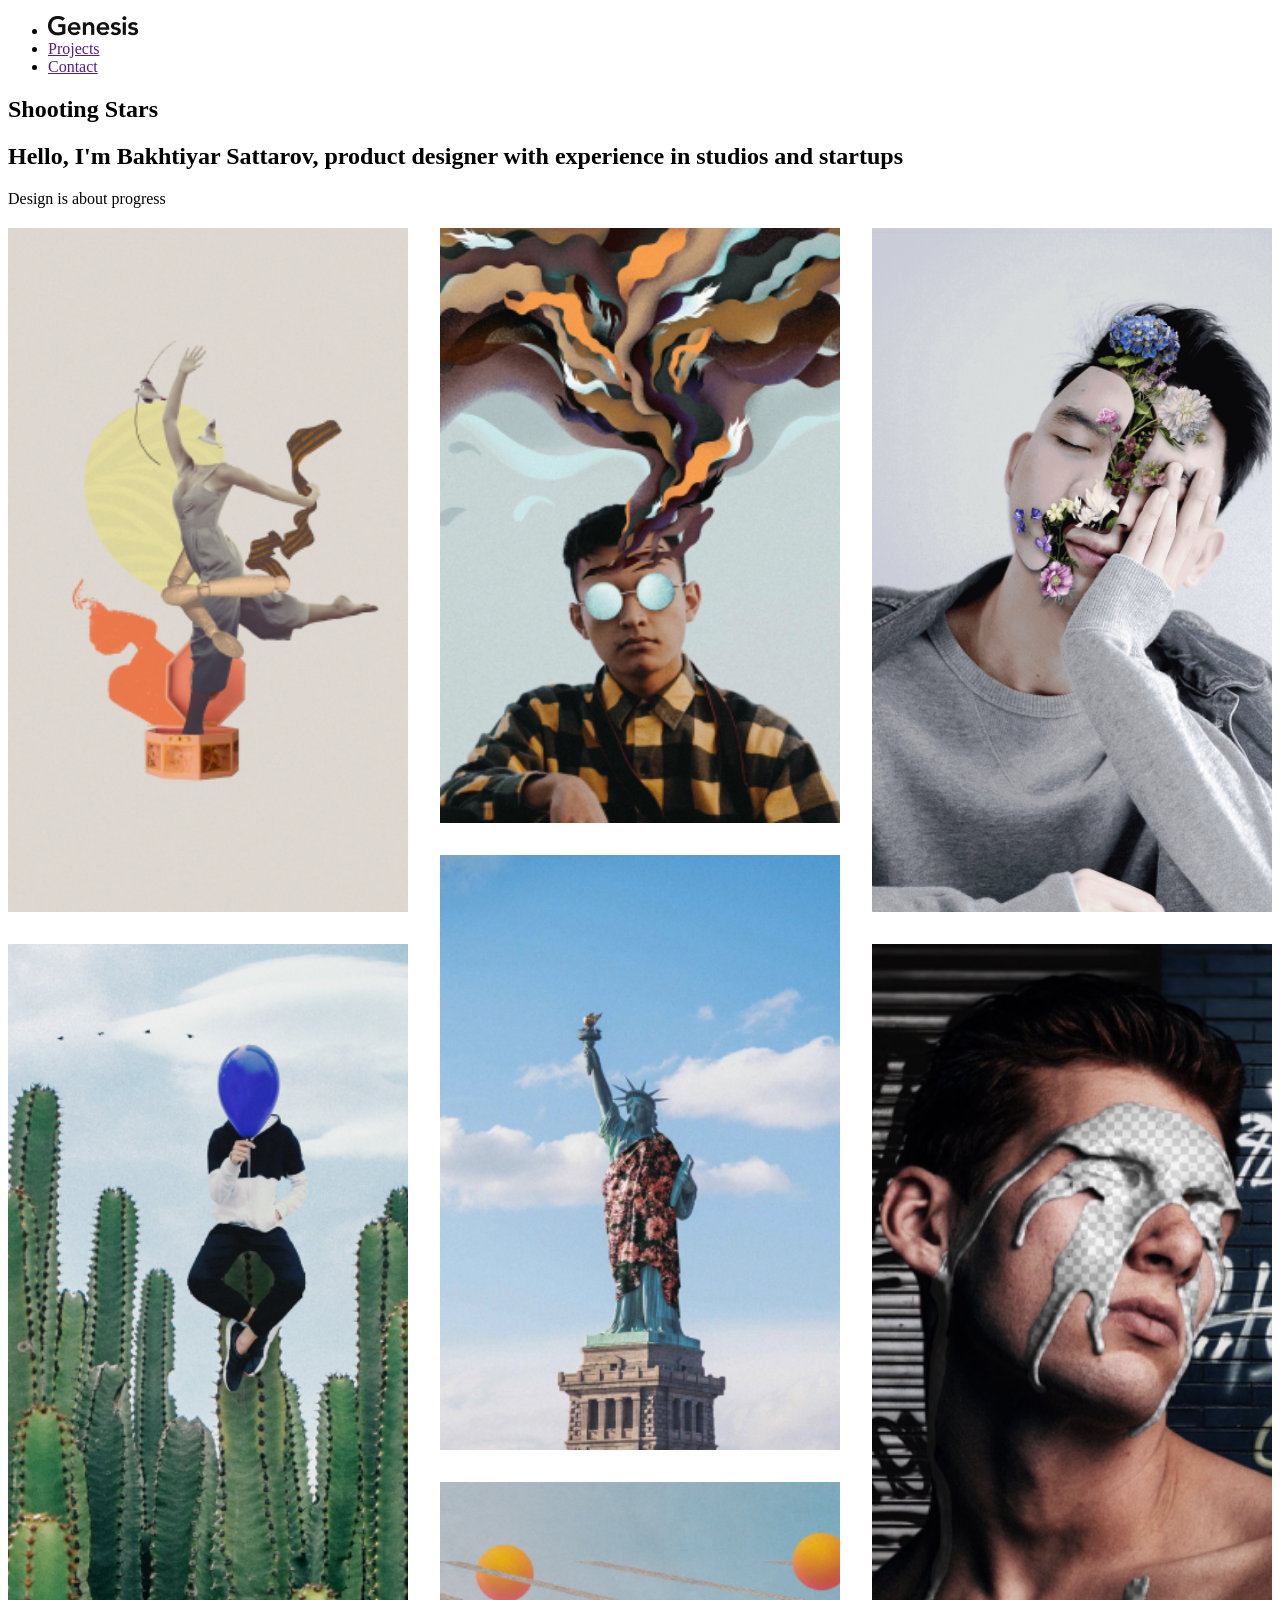
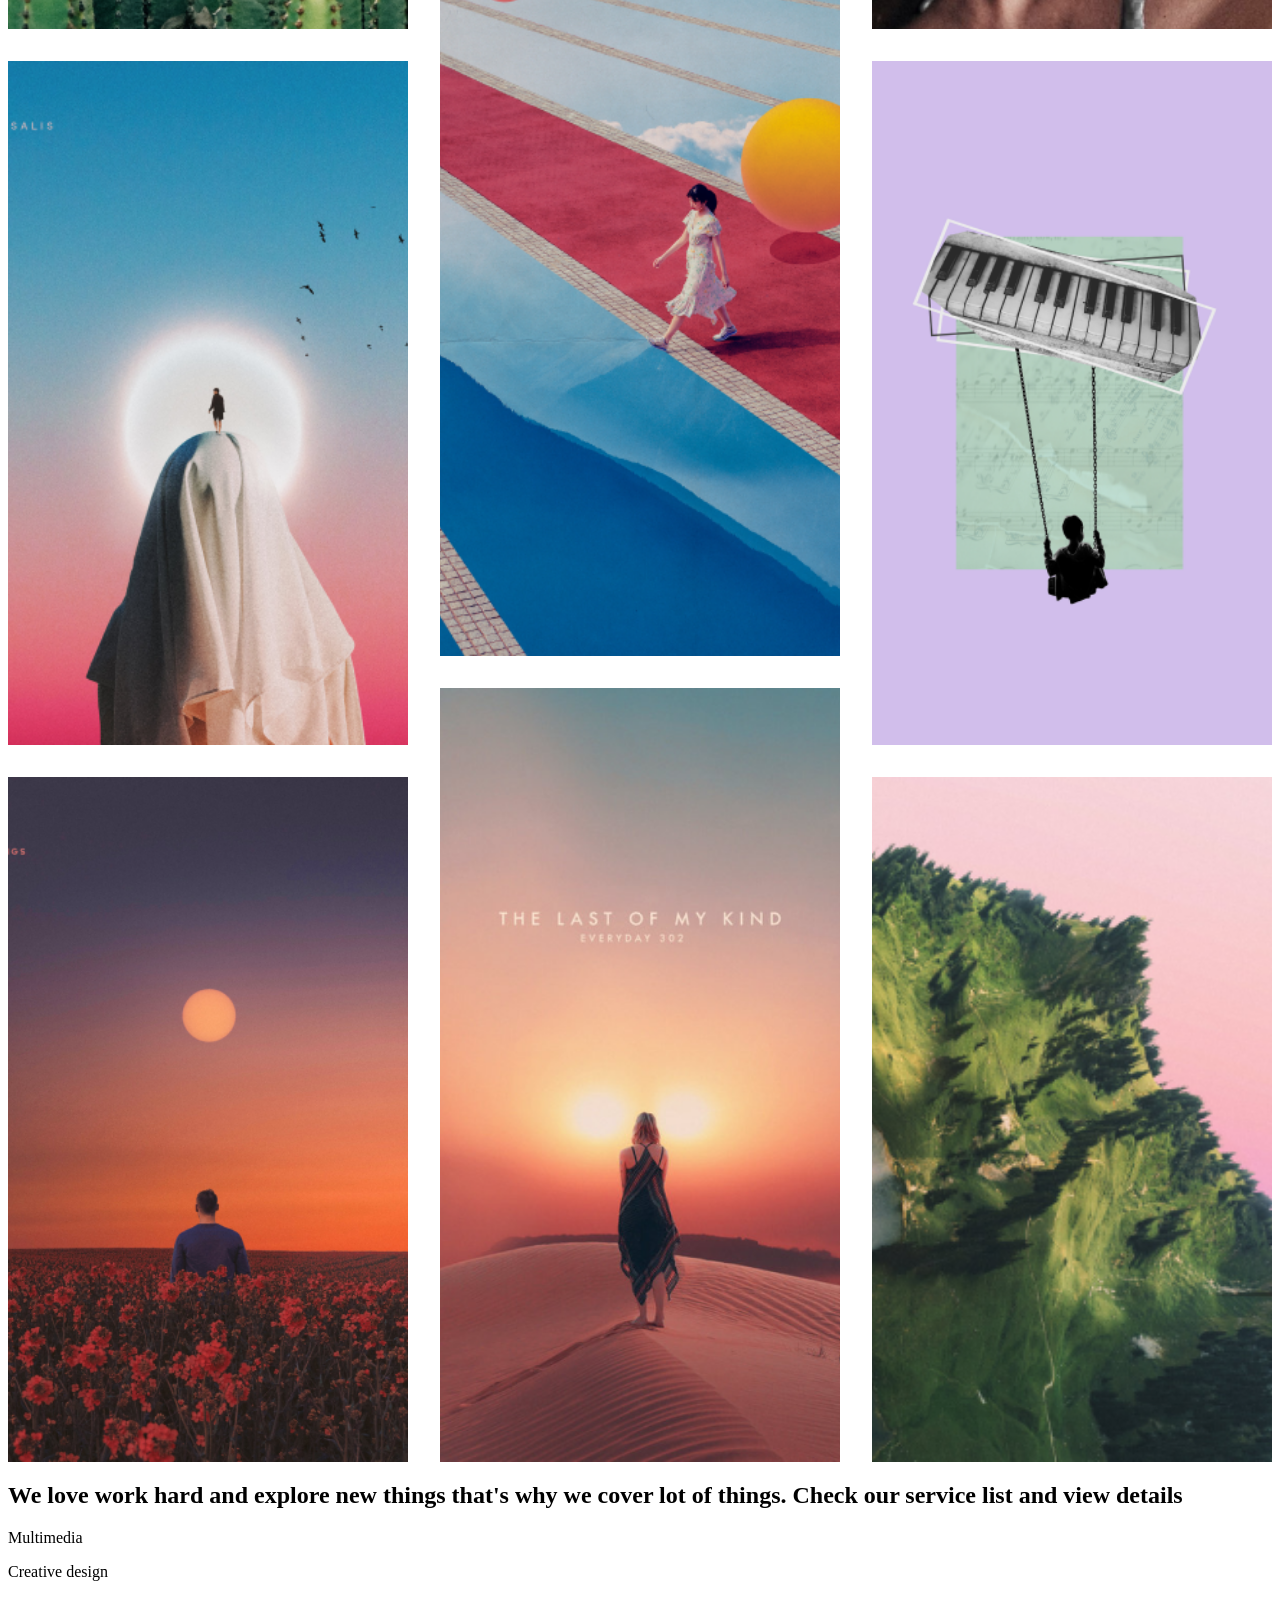
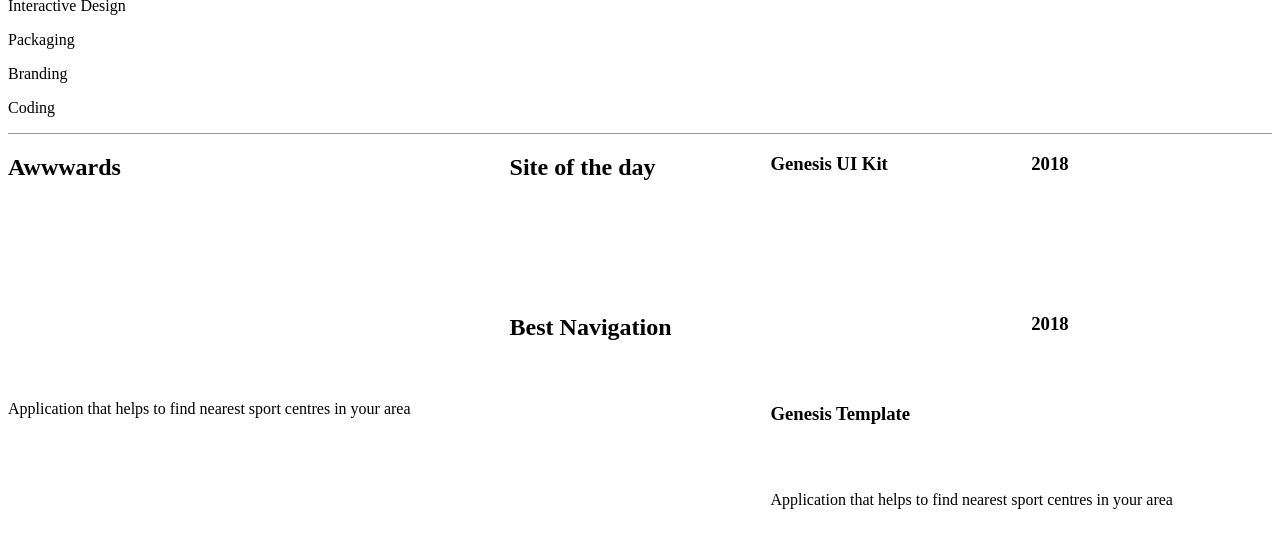
==== index.html @ d16447dd "Add initial HTML structure for the website" ====
<!DOCTYPE html>
<html lang="en">
<head>
 <meta charset="UTF-8">
 <meta name="viewport" content="width=device-width, initial-scale=1.0">
 <title>Genesis</title>
 <link rel="preconnect" href="https://fonts.googleapis.com">
 <link rel="preconnect" href="https://fonts.gstatic.com" crossorigin>
<link href="https://fonts.googleapis.com/css2?family=Mulish:ital,wght@0,200..1000;1,200..1000&display=swap" rel="stylesheet">
<link rel="stylesheet" href="styles/index.css">
<link rel="stylesheet" href="styles/gallery.css">
<link rel="stylesheet" href="styles/group.css">
<link rel="stylesheet" href="styles/awards.css">
</head>
<body>

   <div class="website_container">
        
    <header class="Nav">
        <nav class="Nav_bar">
          <ul class="Nav_bar_ul">
            <li class="Nav_bar_li"><img src="images/Logo.png" alt="Genesis Logo"></li>
            <li class="Nav_bar_li"><a class="Nav_bar_a" href="">Projects</a></li>
            <li class="Nav_bar_li"><a class="Nav_bar_a" href="">Contact</a></li>
          </ul>
        </nav> 
    </header>

     <main>

        <section class="Heading">
            <h1 class="Heading_h1">Shooting Stars</h1>
            <h2 class="Heading_h2">Hello, I'm Bakhtiyar Sattarov, <span class="Heading_span">product designer</span> with experience in studios and startups</h2>
            <p class="Heading_p">Design is about progress </p>
        </section>

        <section class="Gallery">
            <div class="grid_container">
                <img class="grid_container_img1" src="images/Rectangle.png" alt="">
                <img class="grid_container_img2" src="images/Rectangle2.png" alt="">
                <img class="grid_container_img3" src="images/Rectangle3.png" alt="">
                <img class="grid_container_img4" src="images/Rectangle4.png" alt="">
                <img class="grid_container_img5" src="images/Rectangle5.png" alt="">
                <img class="grid_container_img6" src="images/Rectangle6.png" alt="">
                <img class="grid_container_img7" src="images/Rectangle7.png" alt="">
                <img class="grid_container_img8" src="images/Rectangle8.png" alt="">
                <img class="grid_container_img9" src="images/Rectangle9.png" alt="">
                <img class="grid_container_img10" src="images/Rectangle10.png" alt="">
                <img class="grid_container_img11" src="images/Rectangle11.png" alt="">
                <img class="grid_container_img12" src="images/Rectangle12.png" alt="">
            </div>
        </section>

        <section class="Group_section">
            <div class="Group_text">
                <h2 class="Group_title">We love work hard and explore new things that's why we cover lot of things. Check our service list and view details</h2>
            </div>
            <div class="Group_container">
                <p class="Group_item">Multimedia</p>
                <p class="Group_item">Creative design</p>
                <p class="Group_item">Interactive Design</p>
                <p class="Group_item">Packaging</p>
                <p class="Group_item">Branding</p>
                <p class="Group_item">Coding</p>
            </div>
        </section>

        <section class="Awards">
            <div class="Awards_container">
                <h2 class="Awards_title">Awwwards</h2>
                <h2 class="Awards_subtitle">Site of the day</h2>
                <h3 class="Awards_name">Genesis UI Kit</h3>
                <h3 class="Awards_year">2018</h3>
                <p class="Awards_genesis">Application that helps to find nearest sport centres in your area</p>
                <h2 class="Awards_Navigation">Best Navigation</h2>
                <h3 class="Awards_Template">Genesis Template</h3>
                <h3 class="Awards_2018">2018</h3>
                <p class="Awards_Description">Application that helps to find nearest sport centres in your area</p>
            </div>
        </section>
     </main>
    </div>


    

    
    
</body>
</html>
---- styles/gallery.css ----
.grid_container {
    display: grid;
    grid-template-columns: repeat(9, 1fr);
    grid-template-rows: repeat(32, 1fr);
    gap: 2rem;
    margin: 0 auto;
    margin-top: 20px;
    width: 100%;
}

.grid_container img {
    width: 100%;
    height: 100%;
    object-fit: cover;
}


.grid_container_img1 {
    grid-column: 1 / 4;
    grid-row: 1 / 9;
}

.grid_container_img2 {
    grid-column: 4 / 7;
    grid-row: 1 / 8;
}

.grid_container_img3 {
    grid-column: 7 / 10;
    grid-row: 1 / 9;
}

.grid_container_img4 {
    grid-column: 1 / 4;
    grid-row: 9 / 17;
}

.grid_container_img5 {
    grid-column: 4 / 7;
    grid-row: 8 / 15;
}

.grid_container_img6 {
    grid-column: 7 / 10;
    grid-row: 9 / 17;
}

.grid_container_img7 {
    grid-column: 1 / 4;
    grid-row: 17 / 25;
}

.grid_container_img8 {
    grid-column: 4 / 7;
    grid-row: 15 / 24;
}

.grid_container_img9 {
    grid-column: 7 / 10;
    grid-row: 17 / 25;
}

.grid_container_img10 {
    grid-column: 1 / 4;
    grid-row: 25 / 33;
}

.grid_container_img11 {
    grid-column: 4 / 7;
    grid-row: 24 / 33;
}

.grid_container_img12 {
    grid-column: 7 / 10;
    grid-row: 25 / 33;
}
---- styles/awards.css ----
.Awards_container {
    border-top: 1px solid #979797;
    display: grid;
    grid-template-columns: 2fr 1fr 1fr 1fr;
    grid-template-rows: 2fr 1fr 1fr 1fr;
    gap: 20px;
    width: 100%;
    height: 411px;
}

.Awards_title {
    grid-column: 1 / 2;
    grid-row: 1 / 2;
    color: black;
}

.Awards_subtitle {
    grid-column: 2 / 3;
    grid-row: 1 / 2;
    color: black;
}

.Awards_name {
    grid-column: 3 / 4;
    grid-row: 1 / 4;
    color: black;
}

.Awards_year {
    grid-column: 4 / 5;
    grid-row: 1 / 3;
    color: black;
}

.Awards_genesis {
    grid-column: 1 / 3;
    grid-row: 3 / 4;
    color: black;
}

.Awards_Navigation {
    grid-column: 2 / 3;
    grid-row: 2 / 3;
    color: black;
}

.Awards_Template {
    grid-column: 3 / 4;
    grid-row: 3 / 4;
    color: black;
}

.Awards_2018 {
    grid-column: 4 / 5;
    grid-row: 2 / 3;
    color: black;
}

.Awards_Description {
    grid-column: 3 / 5;
    grid-row: 4 / 5;
    color: black;
}
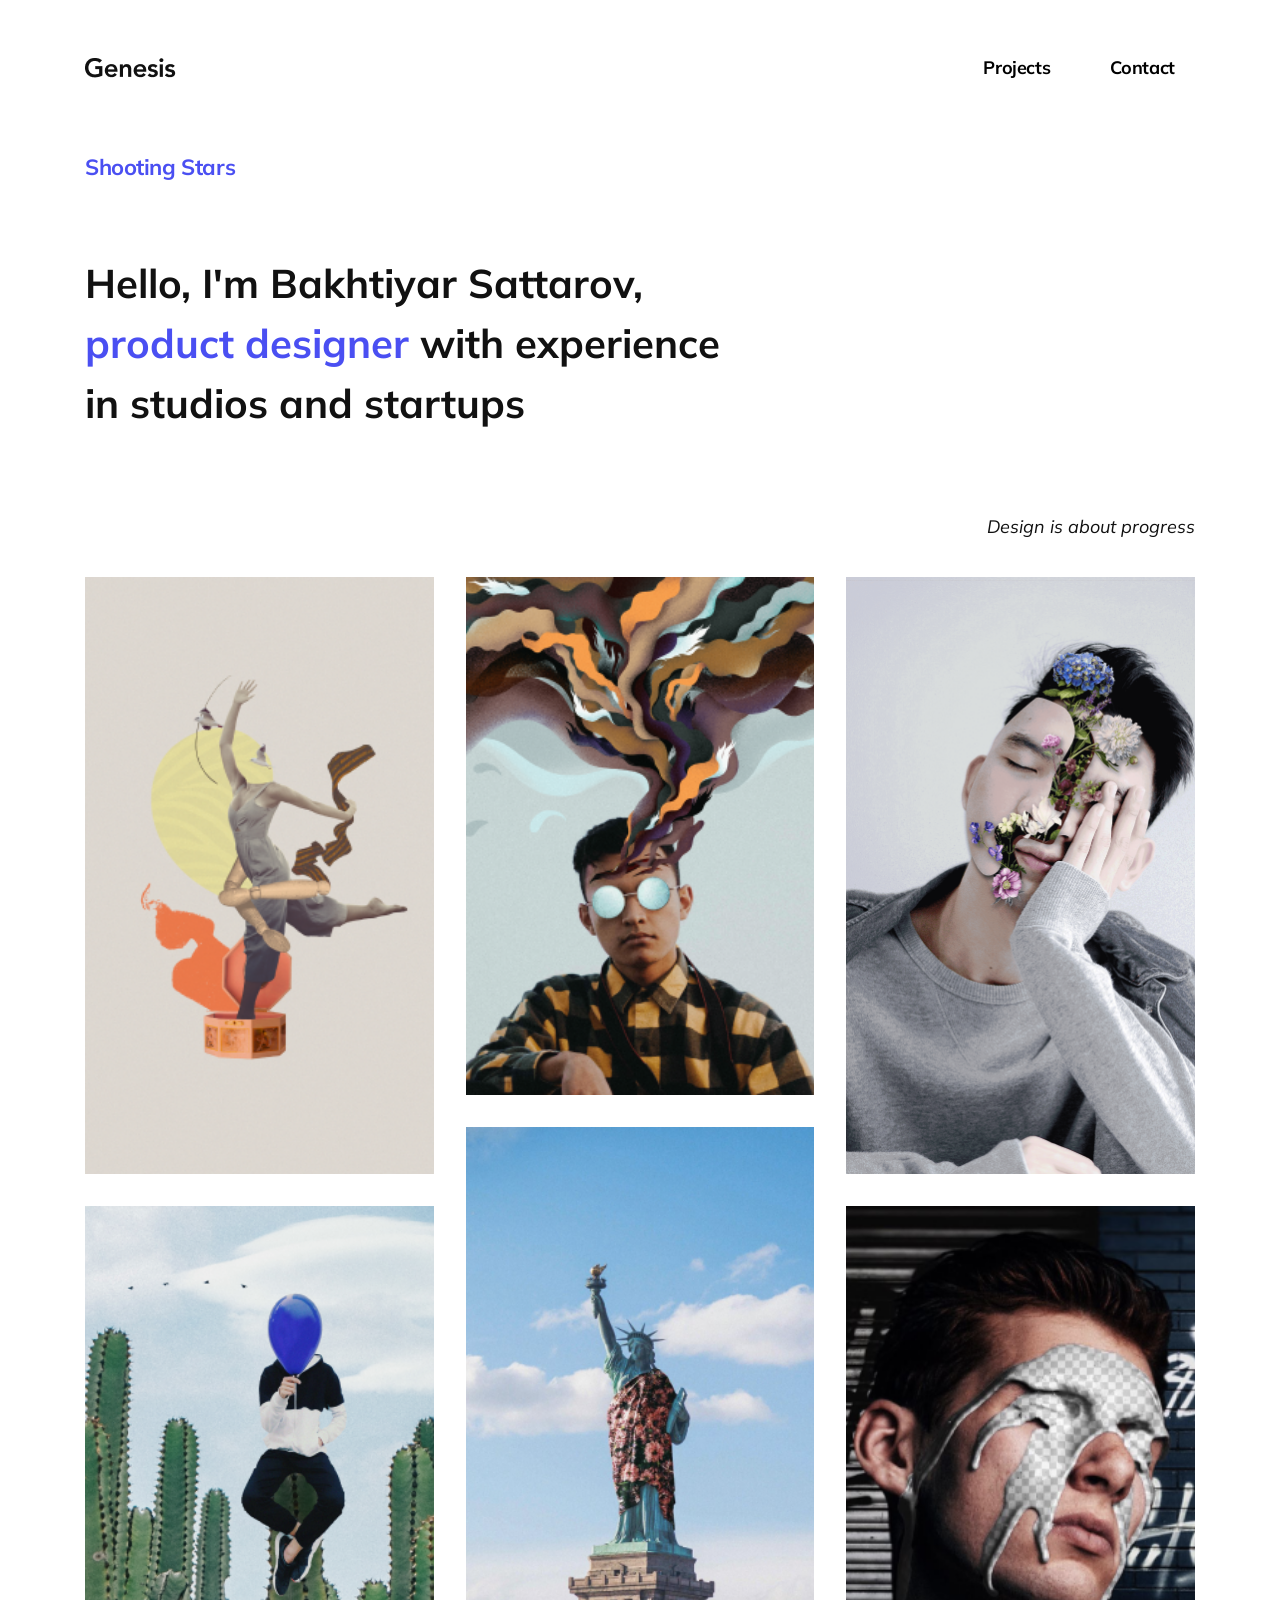
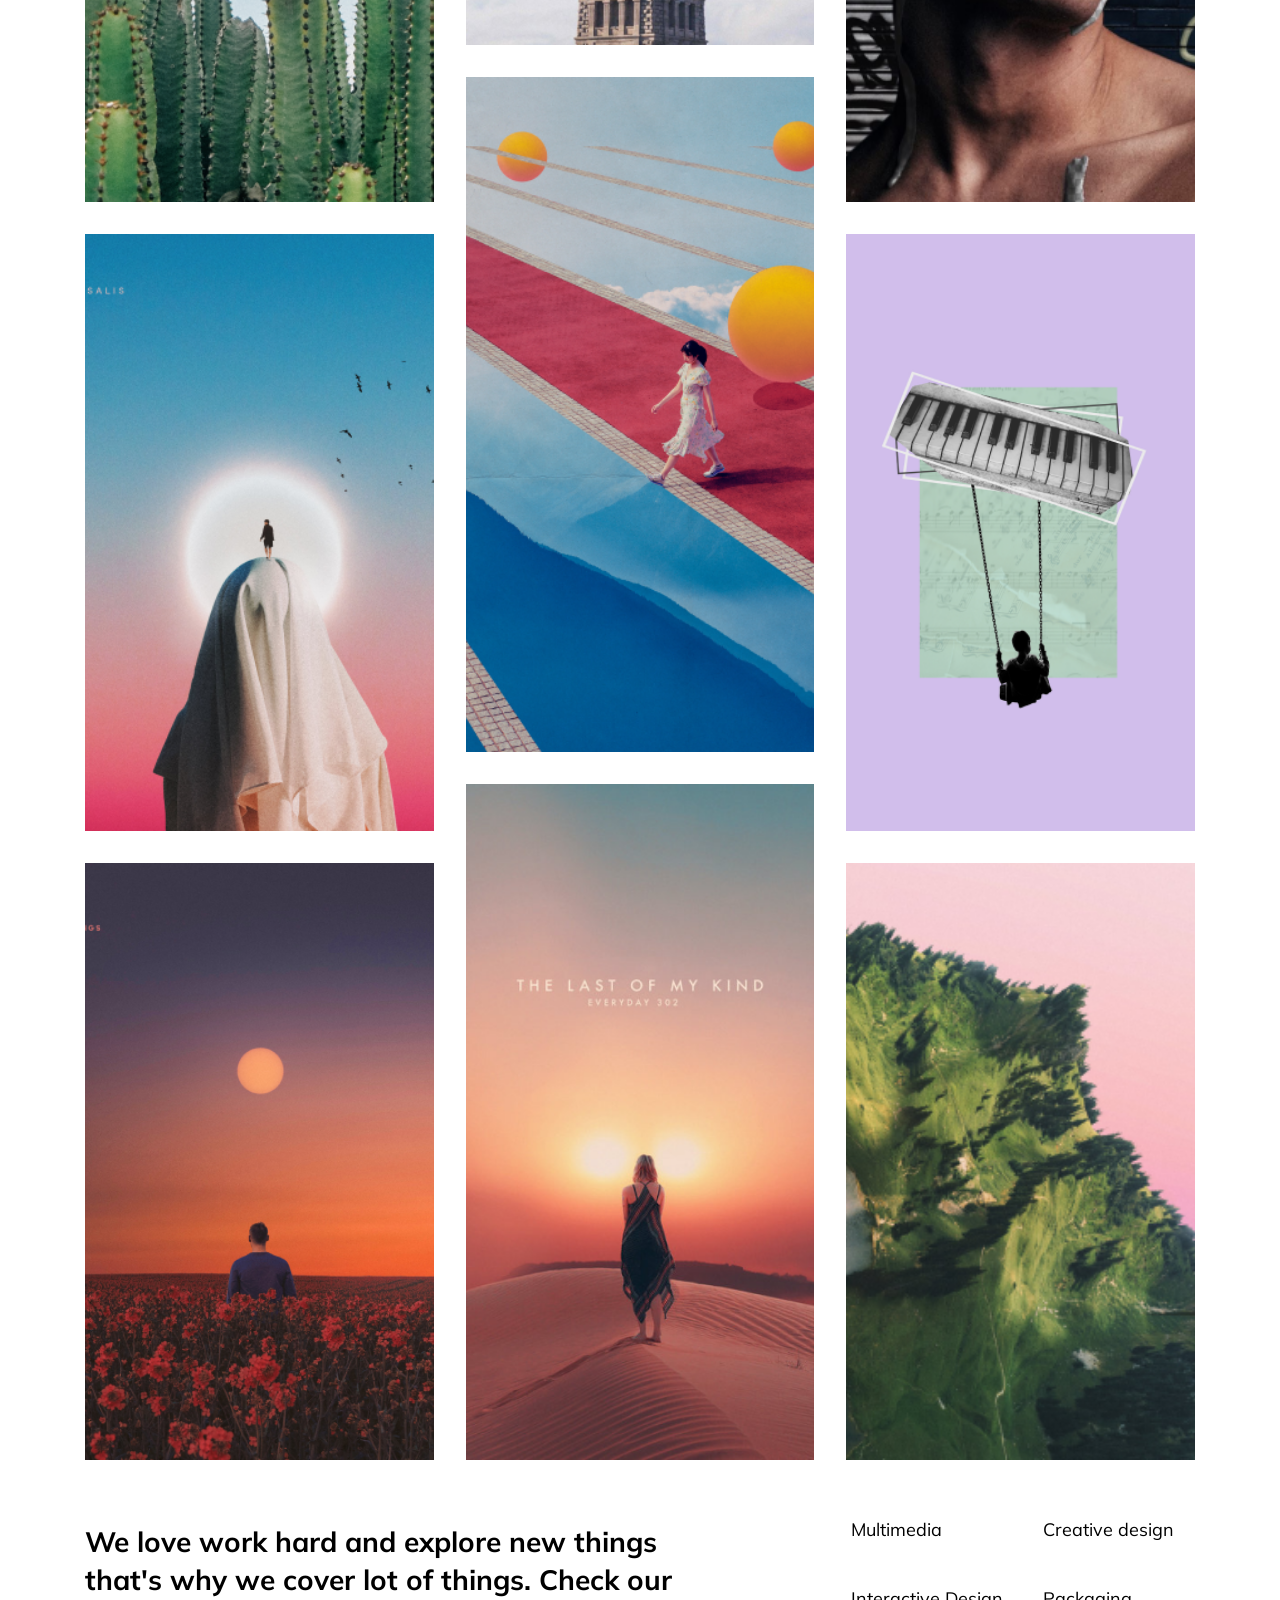
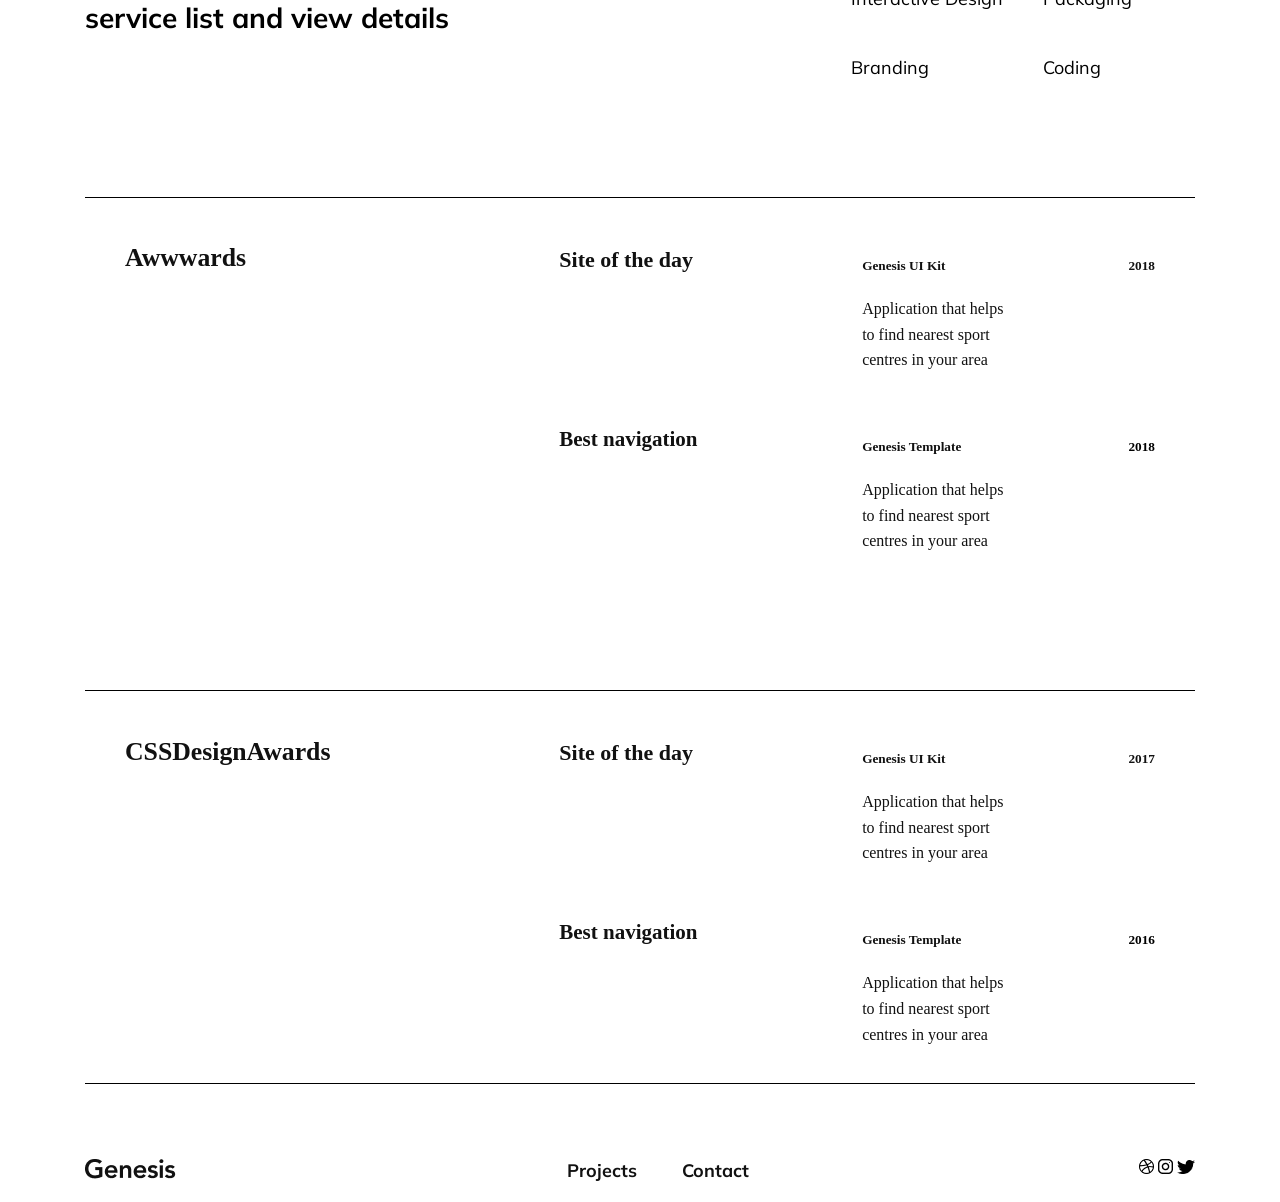
==== commit 3fb270be: "All slides, img, styles, html, late commit" ====
--- a/index.html
+++ b/index.html
@@ -1,90 +1,150 @@
-<!DOCTYPE html>
-<html lang="en">
-<head>
- <meta charset="UTF-8">
- <meta name="viewport" content="width=device-width, initial-scale=1.0">
- <title>Genesis</title>
- <link rel="preconnect" href="https://fonts.googleapis.com">
- <link rel="preconnect" href="https://fonts.gstatic.com" crossorigin>
-<link href="https://fonts.googleapis.com/css2?family=Mulish:ital,wght@0,200..1000;1,200..1000&display=swap" rel="stylesheet">
-<link rel="stylesheet" href="styles/index.css">
-<link rel="stylesheet" href="styles/gallery.css">
-<link rel="stylesheet" href="styles/group.css">
-<link rel="stylesheet" href="styles/awards.css">
-</head>
-<body>
-
-   <div class="website_container">
-        
-    <header class="Nav">
-        <nav class="Nav_bar">
-          <ul class="Nav_bar_ul">
-            <li class="Nav_bar_li"><img src="images/Logo.png" alt="Genesis Logo"></li>
-            <li class="Nav_bar_li"><a class="Nav_bar_a" href="">Projects</a></li>
-            <li class="Nav_bar_li"><a class="Nav_bar_a" href="">Contact</a></li>
-          </ul>
-        </nav> 
-    </header>
-
-     <main>
-
-        <section class="Heading">
-            <h1 class="Heading_h1">Shooting Stars</h1>
-            <h2 class="Heading_h2">Hello, I'm Bakhtiyar Sattarov, <span class="Heading_span">product designer</span> with experience in studios and startups</h2>
-            <p class="Heading_p">Design is about progress </p>
-        </section>
-
-        <section class="Gallery">
-            <div class="grid_container">
-                <img class="grid_container_img1" src="images/Rectangle.png" alt="">
-                <img class="grid_container_img2" src="images/Rectangle2.png" alt="">
-                <img class="grid_container_img3" src="images/Rectangle3.png" alt="">
-                <img class="grid_container_img4" src="images/Rectangle4.png" alt="">
-                <img class="grid_container_img5" src="images/Rectangle5.png" alt="">
-                <img class="grid_container_img6" src="images/Rectangle6.png" alt="">
-                <img class="grid_container_img7" src="images/Rectangle7.png" alt="">
-                <img class="grid_container_img8" src="images/Rectangle8.png" alt="">
-                <img class="grid_container_img9" src="images/Rectangle9.png" alt="">
-                <img class="grid_container_img10" src="images/Rectangle10.png" alt="">
-                <img class="grid_container_img11" src="images/Rectangle11.png" alt="">
-                <img class="grid_container_img12" src="images/Rectangle12.png" alt="">
-            </div>
-        </section>
-
-        <section class="Group_section">
-            <div class="Group_text">
-                <h2 class="Group_title">We love work hard and explore new things that's why we cover lot of things. Check our service list and view details</h2>
-            </div>
-            <div class="Group_container">
-                <p class="Group_item">Multimedia</p>
-                <p class="Group_item">Creative design</p>
-                <p class="Group_item">Interactive Design</p>
-                <p class="Group_item">Packaging</p>
-                <p class="Group_item">Branding</p>
-                <p class="Group_item">Coding</p>
-            </div>
-        </section>
-
-        <section class="Awards">
-            <div class="Awards_container">
-                <h2 class="Awards_title">Awwwards</h2>
-                <h2 class="Awards_subtitle">Site of the day</h2>
-                <h3 class="Awards_name">Genesis UI Kit</h3>
-                <h3 class="Awards_year">2018</h3>
-                <p class="Awards_genesis">Application that helps to find nearest sport centres in your area</p>
-                <h2 class="Awards_Navigation">Best Navigation</h2>
-                <h3 class="Awards_Template">Genesis Template</h3>
-                <h3 class="Awards_2018">2018</h3>
-                <p class="Awards_Description">Application that helps to find nearest sport centres in your area</p>
-            </div>
-        </section>
-     </main>
-    </div>
-
-
-    
-
-    
-    
-</body>
-</html>
+<!DOCTYPE html>
+<html lang="en">
+<head>
+ <meta charset="UTF-8">
+ <meta name="viewport" content="width=device-width, initial-scale=1.0">
+ <title>Genesis</title>
+ <link rel="preconnect" href="https://fonts.googleapis.com">
+ <link rel="preconnect" href="https://fonts.gstatic.com" crossorigin>
+<link href="https://fonts.googleapis.com/css2?family=Mulish:ital,wght@0,200..1000;1,200..1000&display=swap" rel="stylesheet">
+<link rel="stylesheet" href="styles/index.css">
+<link rel="stylesheet" href="styles/gallery.css">
+<link rel="stylesheet" href="styles/group.css">
+<link rel="stylesheet" href="styles/awards.css">
+</head>
+<body>
+
+   <div class="website_container">
+        
+    <header class="Nav">
+        <nav class="Nav_bar">
+            <img class="nav_logo" src="images/Logo.png" alt="Genesis Logo"></li>
+          <ul class="Nav_bar_ul">
+            <li class="Nav_bar_li"><a class="Nav_bar_a" href="pages/project.html">Projects</a></li>
+            <li class="Nav_bar_li"><a class="Nav_bar_a" href="pages/conact.html">Contact</a></li>
+          </ul>
+        </nav> 
+    </header>
+
+     <main>
+
+        <section class="Heading">
+            <h1 class="Heading_h1">Shooting Stars</h1>
+            <h2 class="Heading_h2">Hello, I'm Bakhtiyar Sattarov, <span class="Heading_span">product designer</span> with experience in studios and startups</h2>
+            <p class="Heading_p">Design is about progress </p>
+        </section>
+
+        <section class="Gallery">
+            <div class="grid_container">
+                <img class="grid_container_img1" src="images/Rectangle.png" alt="">
+                <img class="grid_container_img2" src="images/Rectangle2.png" alt="">
+                <img class="grid_container_img3" src="images/Rectangle3.png" alt="">
+                <img class="grid_container_img4" src="images/Rectangle4.png" alt="">
+                <img class="grid_container_img5" src="images/Rectangle5.png" alt="">
+                <img class="grid_container_img6" src="images/Rectangle6.png" alt="">
+                <img class="grid_container_img7" src="images/Rectangle7.png" alt="">
+                <img class="grid_container_img8" src="images/Rectangle8.png" alt="">
+                <img class="grid_container_img9" src="images/Rectangle9.png" alt="">
+                <img class="grid_container_img10" src="images/Rectangle10.png" alt="">
+                <img class="grid_container_img11" src="images/Rectangle11.png" alt="">
+                <img class="grid_container_img12" src="images/Rectangle12.png" alt="">
+            </div>
+        </section>
+
+        <section class="Group_section">
+            <div class="Group_text">
+                <h2 class="Group_title">We love work hard and explore new things that's why we cover lot of things. Check our service list and view details</h2>
+            </div>
+            <div class="Group_container">
+                <p class="Group_item">Multimedia</p>
+                <p class="Group_item">Creative design</p>
+                <p class="Group_item">Interactive Design</p>
+                <p class="Group_item">Packaging</p>
+                <p class="Group_item">Branding</p>
+                <p class="Group_item">Coding</p>
+            </div>
+        </section>
+
+        <section class="awards_container">
+            <div class="grid_awards">
+                <div class="awards">
+                    <h3>Awwwards</h3>
+                </div>
+                <div class="awards_site">
+                    <h4>Site of the day</h4>
+                </div>
+                <div class="awards_ui">
+                    <h5>Genesis UI Kit</h5>
+                    <p>Application that helps to find nearest sport centres in your area</p>
+                </div>
+                <div class="awards_date">
+                    <h5>2018</h5>
+                </div>
+                <div class="awards_best">
+                    <h4>Best navigation</h4>
+                </div>
+                <div class="awards_template">
+                    <h5>Genesis Template</h5>
+                    <p>Application that helps to find nearest sport centres in your area</p>
+                </div>
+                <div class="awards_date--two">
+                    <h5>2018</h5>
+                </div>
+            </div>
+        </section>
+
+           <section class="design_container">
+            <div class="grid_design">
+                <div class="design">
+                    <h3>CSSDesignAwards</h3>
+                </div>
+                <div class="design_site">
+                    <h4>Site of the day</h4>
+                </div>
+                <div class="design_ui">
+                    <h5>Genesis UI Kit</h5>
+                    <p>Application that helps to find nearest sport centres in your area</p>
+                </div>
+                <div class="design_date">
+                    <h5>2017</h5>
+                </div>
+                <div class="design_best">
+                    <h4>Best navigation</h4>
+                </div>
+                <div class="design_template">
+                    <h5>Genesis Template</h5>
+                    <p>Application that helps to find nearest sport centres in your area</p>
+                </div>
+                <div class="design_date--two">
+                    <h5>2016</h5>
+                </div>
+            </div>
+        </section>
+
+        <section class="footer">
+            <footer class="footer_container">
+                <div class="Logo_footer"> 
+                    <img src="images/Logo.png" alt="Genesis Logo">
+                </div>
+                <div class="Links">
+                    <a class="Navigation_footer" href="">Projects</a>
+                    <a class="Navigation_footer">Contact</a>
+                </div>
+                <div class="Socials">
+                    <img src="images/dribbble-logo.png" alt="">
+                    <img src="images/instagram.png" alt="">
+                    <img src="images/twitter-logo-silhouette.png" alt="">
+                </div>
+            </footer>
+        </section>
+
+     </main>
+    </div>
+
+
+    
+
+    
+    
+</body>
+</html>
--- a/styles/index.css
+++ b/styles/index.css
@@ -0,0 +1,386 @@
+.grid_container {
+  display: grid;
+  grid-template-columns: repeat(9, 1fr);
+  grid-template-rows: repeat(32, 1fr);
+  gap: 2rem;
+  margin: 0 auto;
+  margin-top: 20px;
+  width: 100%;
+}
+
+.grid_container img {
+  width: 100%;
+  height: 100%;
+  -o-object-fit: cover;
+     object-fit: cover;
+}
+
+.grid_container_img1 {
+  grid-column: 1/4;
+  grid-row: 1/9;
+}
+
+.grid_container_img2 {
+  grid-column: 4/7;
+  grid-row: 1/8;
+}
+
+.grid_container_img3 {
+  grid-column: 7/10;
+  grid-row: 1/9;
+}
+
+.grid_container_img4 {
+  grid-column: 1/4;
+  grid-row: 9/17;
+}
+
+.grid_container_img5 {
+  grid-column: 4/7;
+  grid-row: 8/15;
+}
+
+.grid_container_img6 {
+  grid-column: 7/10;
+  grid-row: 9/17;
+}
+
+.grid_container_img7 {
+  grid-column: 1/4;
+  grid-row: 17/25;
+}
+
+.grid_container_img8 {
+  grid-column: 4/7;
+  grid-row: 15/24;
+}
+
+.grid_container_img9 {
+  grid-column: 7/10;
+  grid-row: 17/25;
+}
+
+.grid_container_img10 {
+  grid-column: 1/4;
+  grid-row: 25/33;
+}
+
+.grid_container_img11 {
+  grid-column: 4/7;
+  grid-row: 24/33;
+}
+
+.grid_container_img12 {
+  grid-column: 7/10;
+  grid-row: 25/33;
+}
+
+.Group_section {
+  display: flex;
+  justify-content: space-between;
+  width: 1110px;
+  margin: auto;
+  margin-top: 40px;
+}
+
+.Group_container {
+  display: grid;
+  grid-template-columns: 1fr 1fr;
+  gap: 10px 40px;
+}
+
+.Group_title {
+  font-family: "Mulish", sans-serif;
+  font-size: 28px;
+  font-weight: bold;
+  line-height: 38px;
+  width: 635px;
+  height: 106px;
+}
+
+.Group_item {
+  color: black;
+  font-family: "Mulish", sans-serif;
+  font-size: 18px;
+  grid-template-columns: repeat(2fr, 1fr);
+}
+
+.awards_container {
+  max-width: 1110px;
+  width: 100%;
+  border-top: 1px solid black;
+  box-sizing: border-box;
+  margin-top: 100px;
+  padding: 0 20px;
+  display: flex;
+  justify-content: center;
+  align-items: flex-start;
+}
+
+.grid_awards {
+  box-sizing: border-box;
+  width: 100%;
+  padding: 0 20px;
+  display: grid;
+  grid-template-columns: 3fr 1fr 1fr 1fr 1fr;
+  grid-template-rows: repeat(2, 1fr);
+  grid-gap: 10px;
+}
+
+.awards {
+  color: #111111;
+  font-size: 22px;
+  font-weight: bold;
+  margin-top: 20px;
+}
+
+.awards_site {
+  color: #111111;
+  font-size: 22px;
+  font-weight: bold;
+  margin-top: 20px;
+}
+
+.awards_ui {
+  color: #111111;
+  font-size: 16px;
+  grid-column: 4/5;
+  margin-top: 38px;
+}
+
+.awards_ui > p {
+  line-height: 1.6;
+}
+
+.awards_date {
+  color: #111111;
+  font-size: 16px;
+  text-align: end;
+  margin-top: 38px;
+}
+
+.awards_ui-info {
+  color: #111111;
+  font-size: 16px;
+  grid-column: 4/5;
+}
+
+.awards_best {
+  color: #111111;
+  font-size: 21px;
+  font-weight: bold;
+  grid-column: 2/3;
+}
+
+.awards_template {
+  color: #111111;
+  font-size: 16px;
+  grid-column: 4/5;
+  margin-top: 18px;
+}
+
+.awards_template > p {
+  line-height: 1.6;
+}
+
+.awards_date--two {
+  text-align: end;
+  margin-top: 18px;
+}
+
+.design_container {
+  max-width: 1110px;
+  width: 100%;
+  border-top: 1px solid black;
+  box-sizing: border-box;
+  margin-top: 100px;
+  padding: 0 20px;
+  display: flex;
+  justify-content: center;
+  align-items: flex-start;
+}
+
+.grid_design {
+  box-sizing: border-box;
+  width: 100%;
+  padding: 0 20px;
+  display: grid;
+  grid-template-columns: 3fr 1fr 1fr 1fr 1fr;
+  grid-template-rows: repeat(2, 1fr);
+  grid-gap: 10px;
+}
+
+.design {
+  color: #111111;
+  font-size: 22px;
+  font-weight: bold;
+  margin-top: 20px;
+}
+
+.design_site {
+  color: #111111;
+  font-size: 22px;
+  font-weight: bold;
+  margin-top: 20px;
+}
+
+.design_ui {
+  color: #111111;
+  font-size: 16px;
+  grid-column: 4/5;
+  margin-top: 38px;
+}
+
+.design_ui > p {
+  line-height: 1.6;
+}
+
+.design_date {
+  color: #111111;
+  font-size: 16px;
+  text-align: end;
+  margin-top: 38px;
+}
+
+.design_ui-info {
+  color: #111111;
+  font-size: 16px;
+  grid-column: 4/5;
+}
+
+.design_best {
+  color: #111111;
+  font-size: 21px;
+  font-weight: bold;
+  grid-column: 2/3;
+}
+
+.design_template {
+  color: #111111;
+  font-size: 16px;
+  grid-column: 4/5;
+  margin-top: 18px;
+}
+
+.design_template > p {
+  line-height: 1.6;
+}
+
+.design_date--two {
+  text-align: end;
+  margin-top: 18px;
+}
+
+.footer_container {
+  border-top: 1px solid black;
+  display: flex;
+  justify-content: space-between;
+}
+
+.Links, a {
+  font-family: "Mulish", sans-serif;
+  text-decoration: none;
+  color: #111111;
+  font-weight: bold;
+  font-size: 18px;
+  margin: 20px;
+  margin-top: 75px;
+  margin-bottom: 20px;
+}
+
+.Navigation_footer:hover {
+  background-color: #bebebe;
+  padding: 10px;
+  border-radius: 10px;
+}
+
+.Logo_footer {
+  margin-top: 75px;
+}
+
+.Socials {
+  margin-top: 75px;
+}
+
+body {
+  background-color: rgb(255, 255, 255);
+  margin: 0;
+}
+
+.website_container {
+  width: 1110px;
+  margin: 0 auto;
+}
+
+.Nav_bar {
+  font-family: "Mulish", sans-serif;
+  display: flex;
+  justify-content: space-between;
+  align-items: center;
+  margin-top: 40px;
+}
+
+.Nav_bar_ul {
+  max-width: 1110px;
+  width: 100%;
+  list-style: none;
+  gap: 20px;
+  display: flex;
+  justify-content: flex-end;
+}
+
+.Nav_bar_li {
+  font-size: 18px;
+  color: rgb(0, 0, 0);
+  font-weight: bold;
+  font-size: 18px;
+  letter-spacing: -0.35px;
+}
+
+.Nav_bar_a {
+  text-decoration: none;
+  color: rgb(0, 0, 0);
+}
+
+.Nav_bar_a:hover {
+  padding: 5px;
+  background-color: #f1f1f1;
+}
+
+.Heading {
+  font-family: "Mulish", sans-serif;
+  display: flex;
+  flex-direction: column;
+  gap: 20px;
+  margin-top: 40px;
+}
+.Heading_h1 {
+  font-size: 22px;
+  font-weight: bold;
+  letter-spacing: -0.42px;
+  width: 175px;
+  height: 28px;
+  width: 100%;
+  color: #4A4FF2;
+}
+.Heading_h2 {
+  font-size: 40px;
+  font-weight: bold;
+  line-height: 60px;
+  width: 635px;
+  height: 191px;
+  color: #111111;
+  text-align: left;
+}
+.Heading_span {
+  color: #4A4FF2;
+}
+.Heading_p {
+  display: flex;
+  justify-content: end;
+  font-size: 18px;
+  color: #111111;
+  width: 100%;
+  height: 24px;
+  font-style: italic;
+}/*# sourceMappingURL=index.css.map */
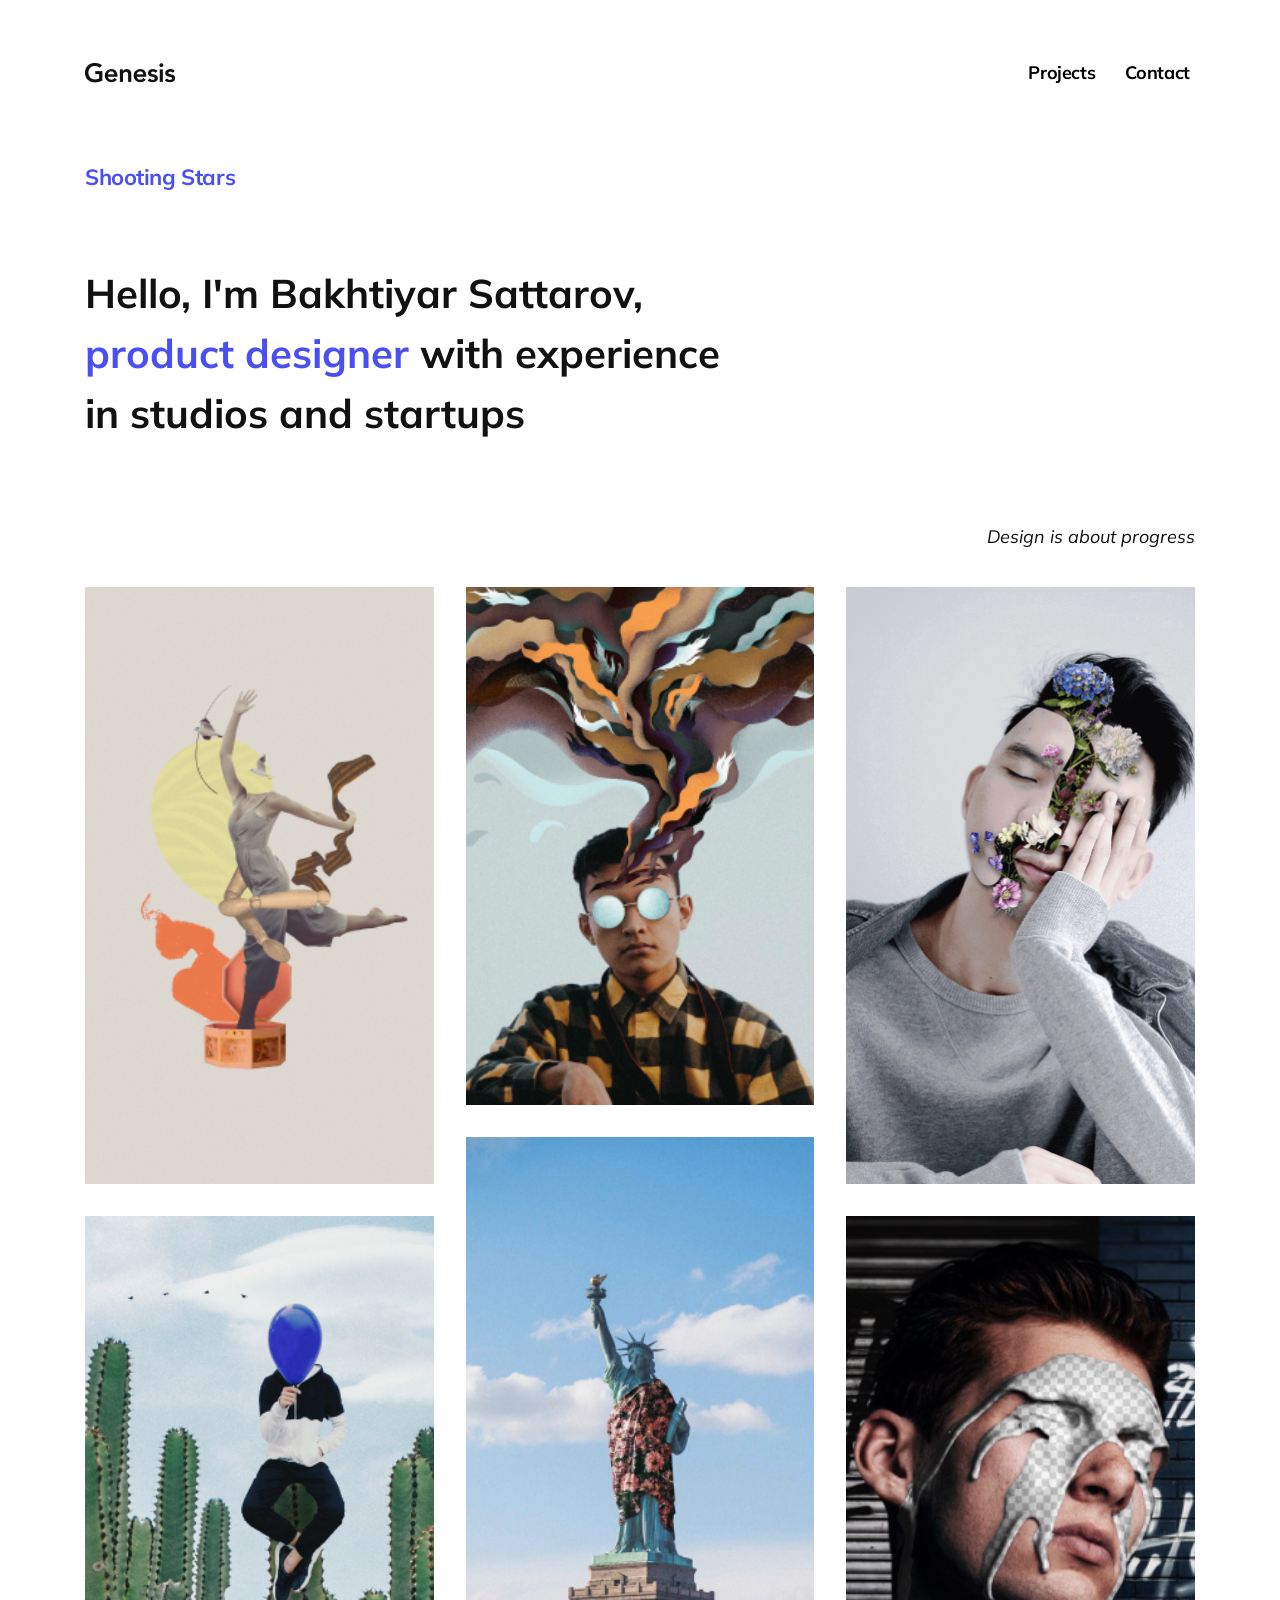
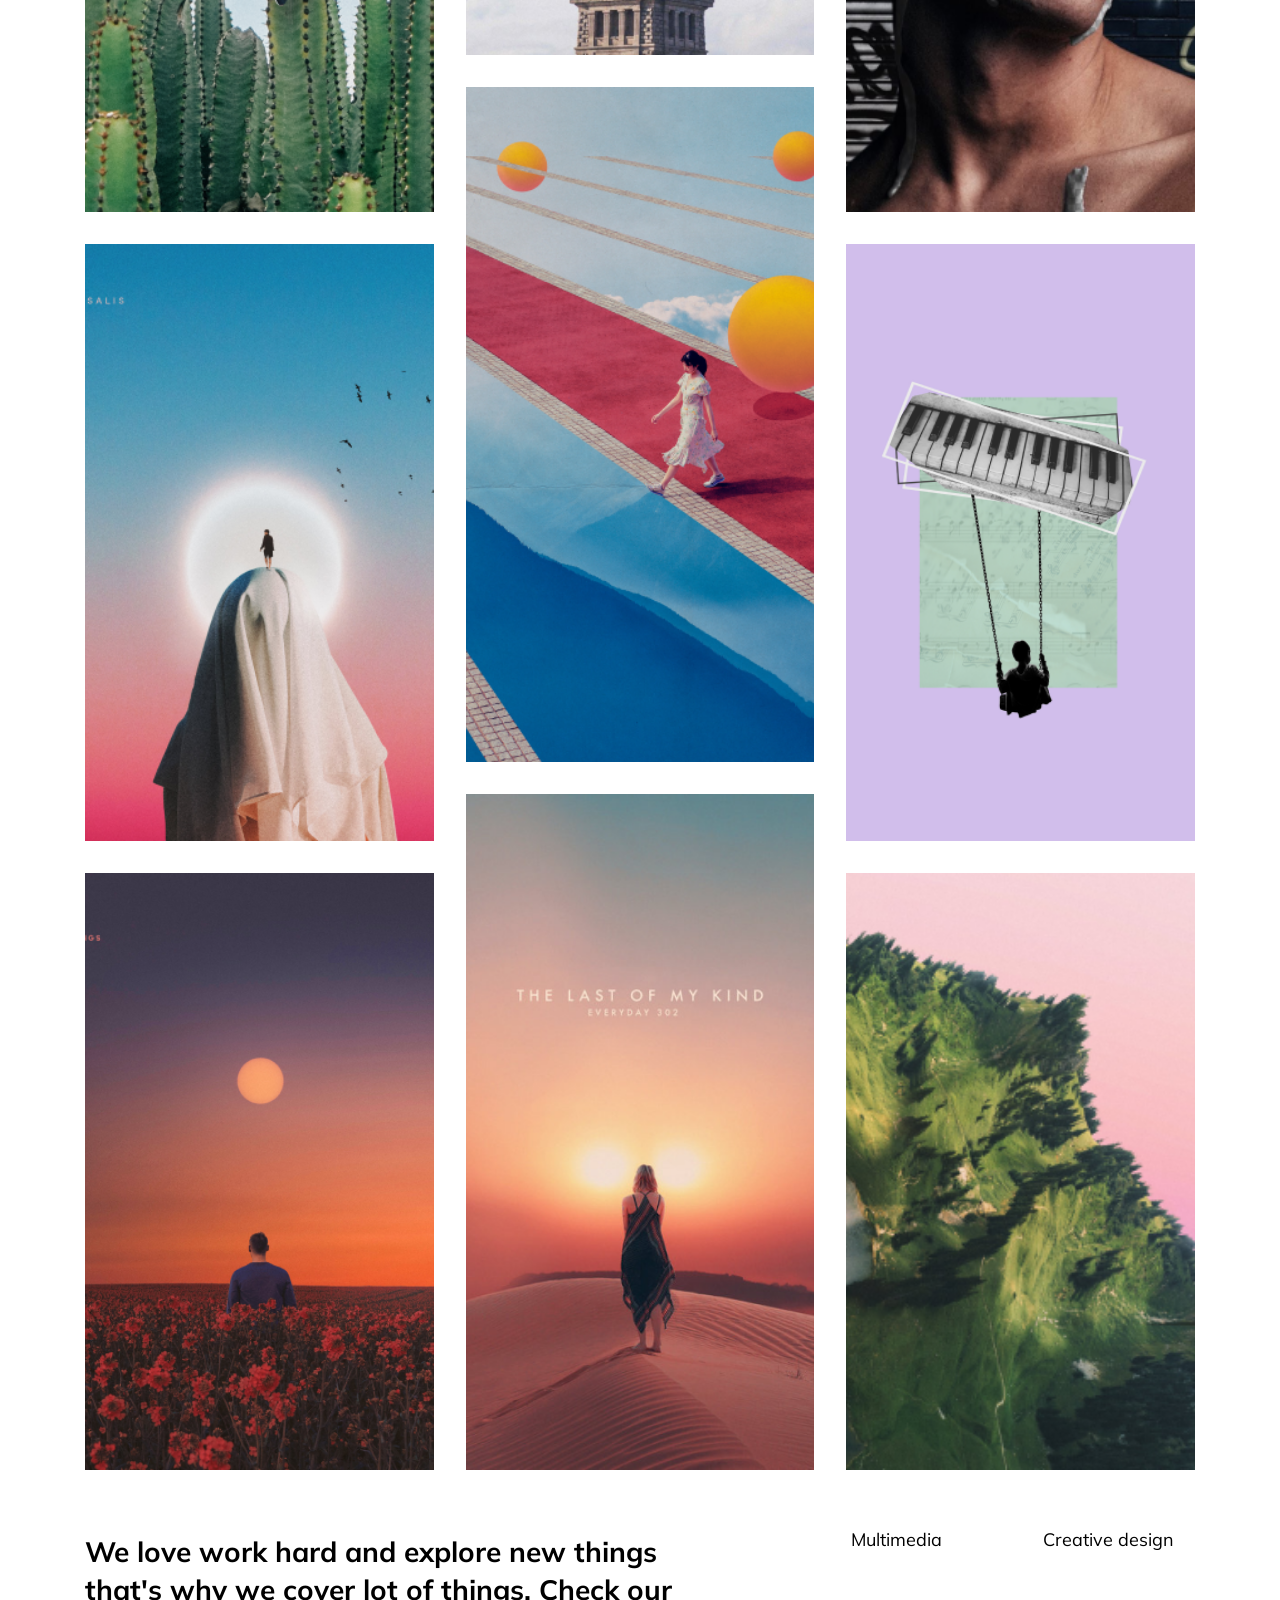
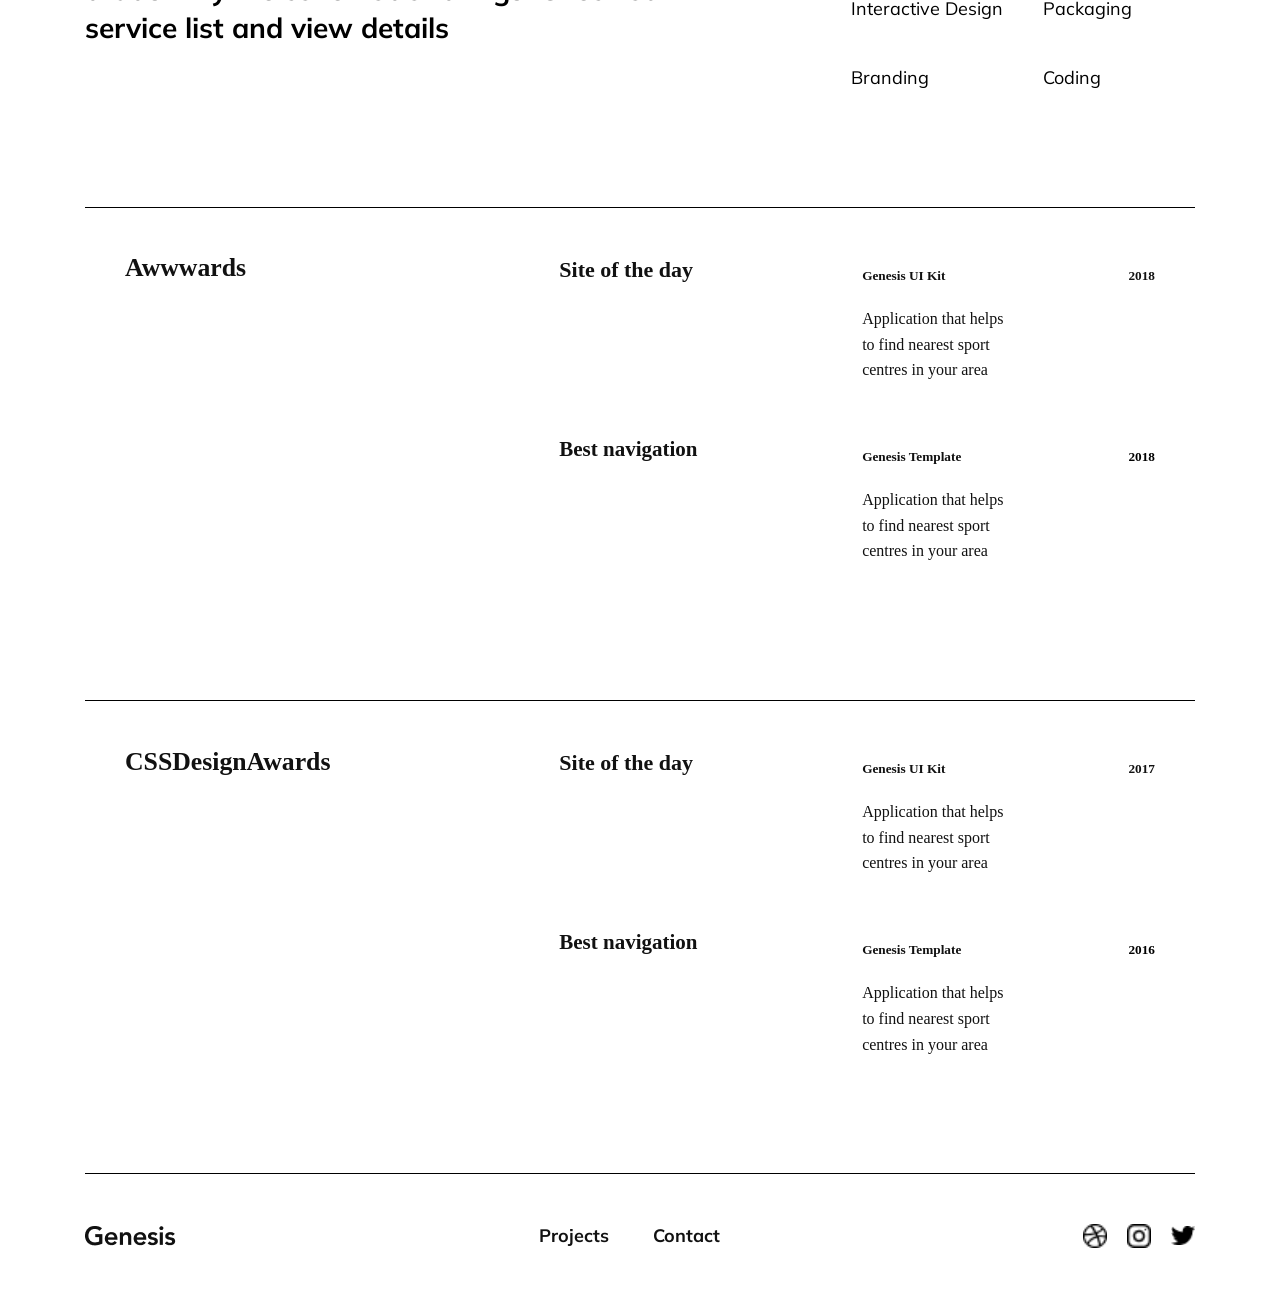
==== commit 44706aba: "Fix nav/footer hover shift, broken links and paths, footer spacing, and add logo/link/social hover i" ====
--- a/index.html
+++ b/index.html
@@ -8,9 +8,6 @@
  <link rel="preconnect" href="https://fonts.gstatic.com" crossorigin>
 <link href="https://fonts.googleapis.com/css2?family=Mulish:ital,wght@0,200..1000;1,200..1000&display=swap" rel="stylesheet">
 <link rel="stylesheet" href="styles/index.css">
-<link rel="stylesheet" href="styles/gallery.css">
-<link rel="stylesheet" href="styles/group.css">
-<link rel="stylesheet" href="styles/awards.css">
 </head>
 <body>
 
@@ -18,7 +15,7 @@
         
     <header class="Nav">
         <nav class="Nav_bar">
-            <img class="nav_logo" src="images/Logo.png" alt="Genesis Logo"></li>
+            <a href="index.html"><img class="nav_logo" src="images/Logo.png" alt="Genesis Logo"></a>
           <ul class="Nav_bar_ul">
             <li class="Nav_bar_li"><a class="Nav_bar_a" href="pages/project.html">Projects</a></li>
             <li class="Nav_bar_li"><a class="Nav_bar_a" href="pages/conact.html">Contact</a></li>
@@ -123,12 +120,12 @@
 
         <section class="footer">
             <footer class="footer_container">
-                <div class="Logo_footer"> 
-                    <img src="images/Logo.png" alt="Genesis Logo">
+                <div class="Logo_footer">
+                    <a href="index.html"><img src="images/Logo.png" alt="Genesis Logo"></a>
                 </div>
                 <div class="Links">
-                    <a class="Navigation_footer" href="">Projects</a>
-                    <a class="Navigation_footer">Contact</a>
+                    <a class="Navigation_footer" href="pages/project.html">Projects</a>
+                    <a class="Navigation_footer" href="pages/conact.html">Contact</a>
                 </div>
                 <div class="Socials">
                     <img src="images/dribbble-logo.png" alt="">
@@ -147,4 +144,4 @@
     
     
 </body>
-</html>+</html>
--- a/styles/index.css
+++ b/styles/index.css
@@ -11,8 +11,7 @@
 .grid_container img {
   width: 100%;
   height: 100%;
-  -o-object-fit: cover;
-     object-fit: cover;
+  object-fit: cover;
 }
 
 .grid_container_img1 {
@@ -275,31 +274,66 @@
   border-top: 1px solid black;
   display: flex;
   justify-content: space-between;
-}
-
-.Links, a {
+  align-items: center;
+  gap: 40px;
+  margin-top: 80px;
+  padding: 40px 0;
+}
+
+.Links {
+  display: flex;
+  align-items: center;
+  gap: 24px;
+}
+
+.Navigation_footer {
   font-family: "Mulish", sans-serif;
   text-decoration: none;
   color: #111111;
   font-weight: bold;
   font-size: 18px;
-  margin: 20px;
-  margin-top: 75px;
-  margin-bottom: 20px;
-}
-
-.Navigation_footer:hover {
-  background-color: #bebebe;
   padding: 10px;
   border-radius: 10px;
+  display: inline-block;
+  transition: background-color 0.2s ease, color 0.2s ease, transform 0.2s ease;
+}
+
+.Navigation_footer:hover {
+  color: #4A4FF2;
+  transform: scale(1.08);
 }
 
 .Logo_footer {
-  margin-top: 75px;
+  display: flex;
+  align-items: center;
+}
+
+.Logo_footer img {
+  display: block;
+  transition: transform 0.2s ease;
+}
+
+.Logo_footer img:hover {
+  transform: scale(1.08);
 }
 
 .Socials {
-  margin-top: 75px;
+  display: flex;
+  align-items: center;
+  gap: 20px;
+}
+
+.Socials img {
+  width: 24px;
+  height: 24px;
+  cursor: pointer;
+  -o-object-fit: contain;
+  object-fit: contain;
+  transition: transform 0.2s ease;
+}
+
+.Socials img:hover {
+  transform: scale(1.2);
 }
 
 body {
@@ -337,14 +371,28 @@
   letter-spacing: -0.35px;
 }
 
+.nav_logo {
+  display: block;
+  transition: transform 0.2s ease;
+}
+
+.nav_logo:hover {
+  transform: scale(1.08);
+}
+
 .Nav_bar_a {
   text-decoration: none;
   color: rgb(0, 0, 0);
+  padding: 5px;
+  border-radius: 6px;
+  display: inline-block;
+  transition: background-color 0.2s ease, color 0.2s ease, transform 0.2s ease;
 }
 
 .Nav_bar_a:hover {
-  padding: 5px;
   background-color: #f1f1f1;
+  color: #4A4FF2;
+  transform: scale(1.08);
 }
 
 .Heading {
@@ -383,4 +431,4 @@
   width: 100%;
   height: 24px;
   font-style: italic;
-}/*# sourceMappingURL=index.css.map */+}
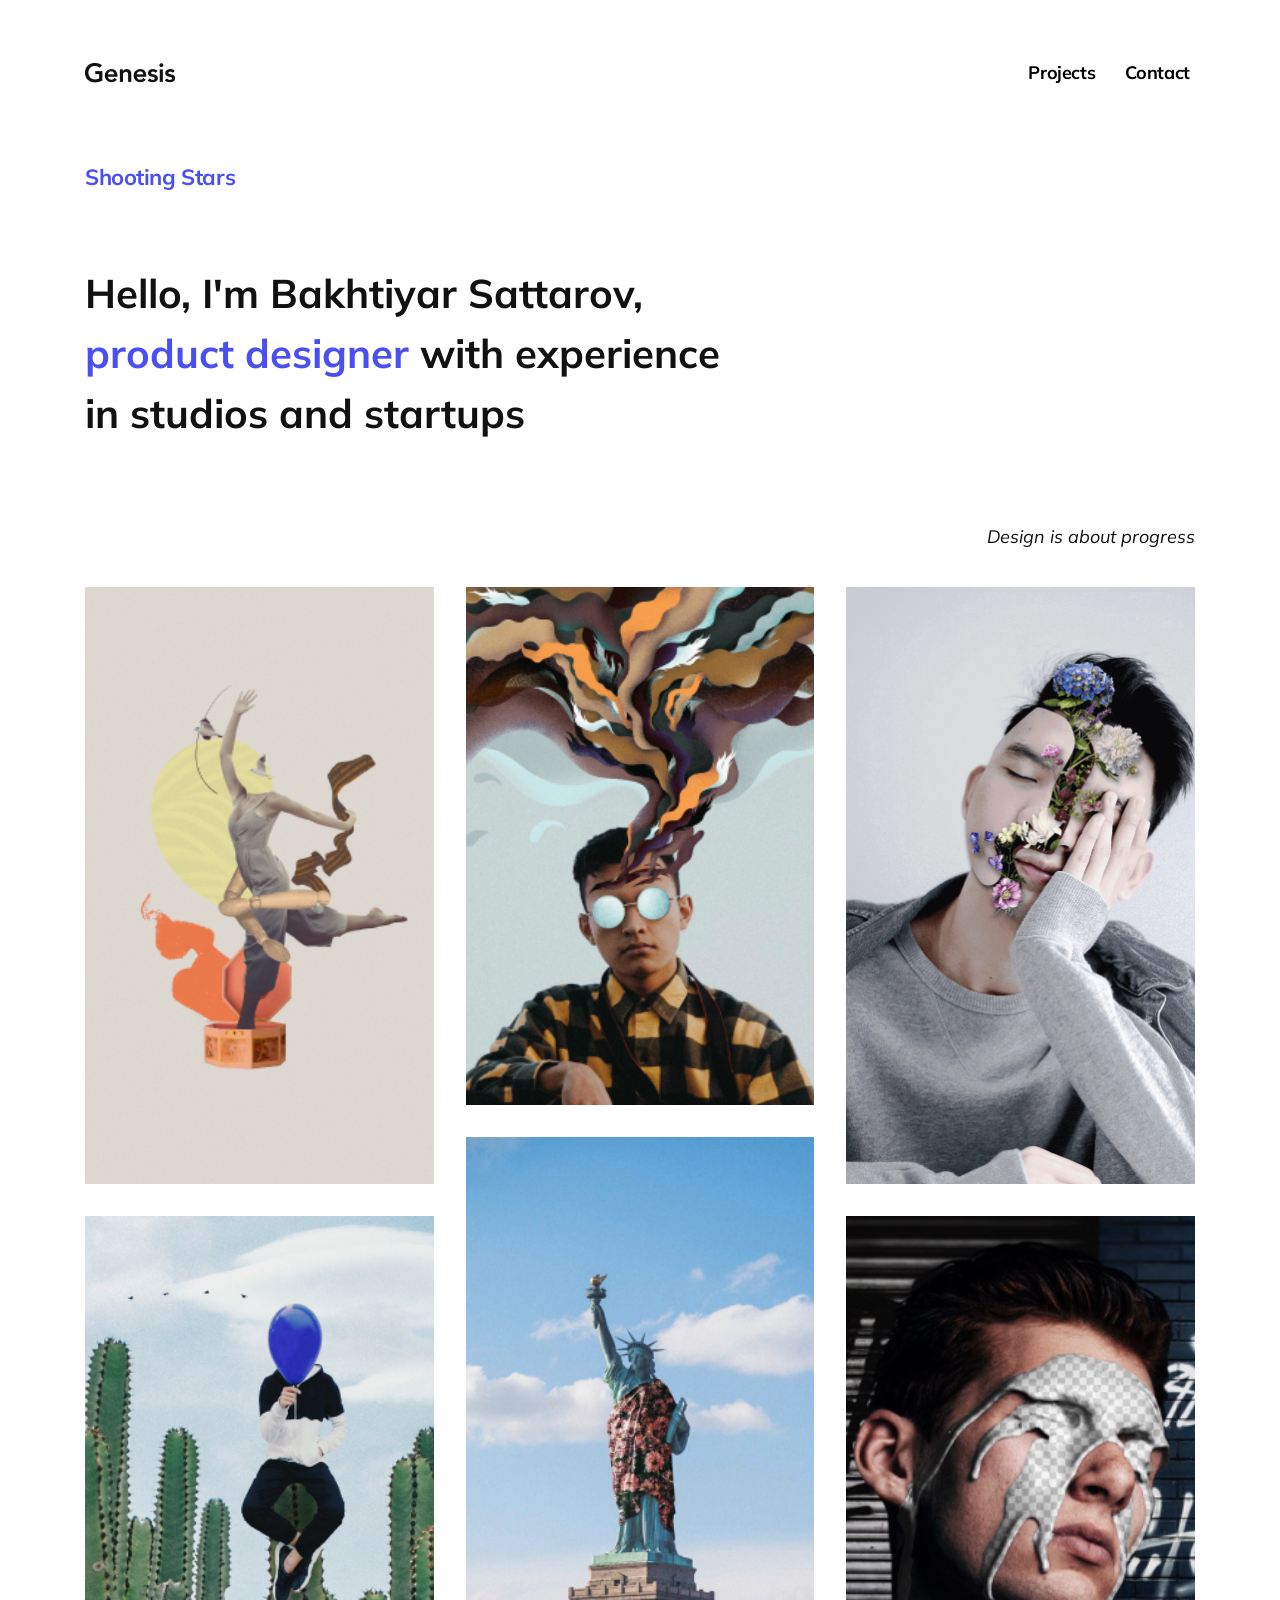
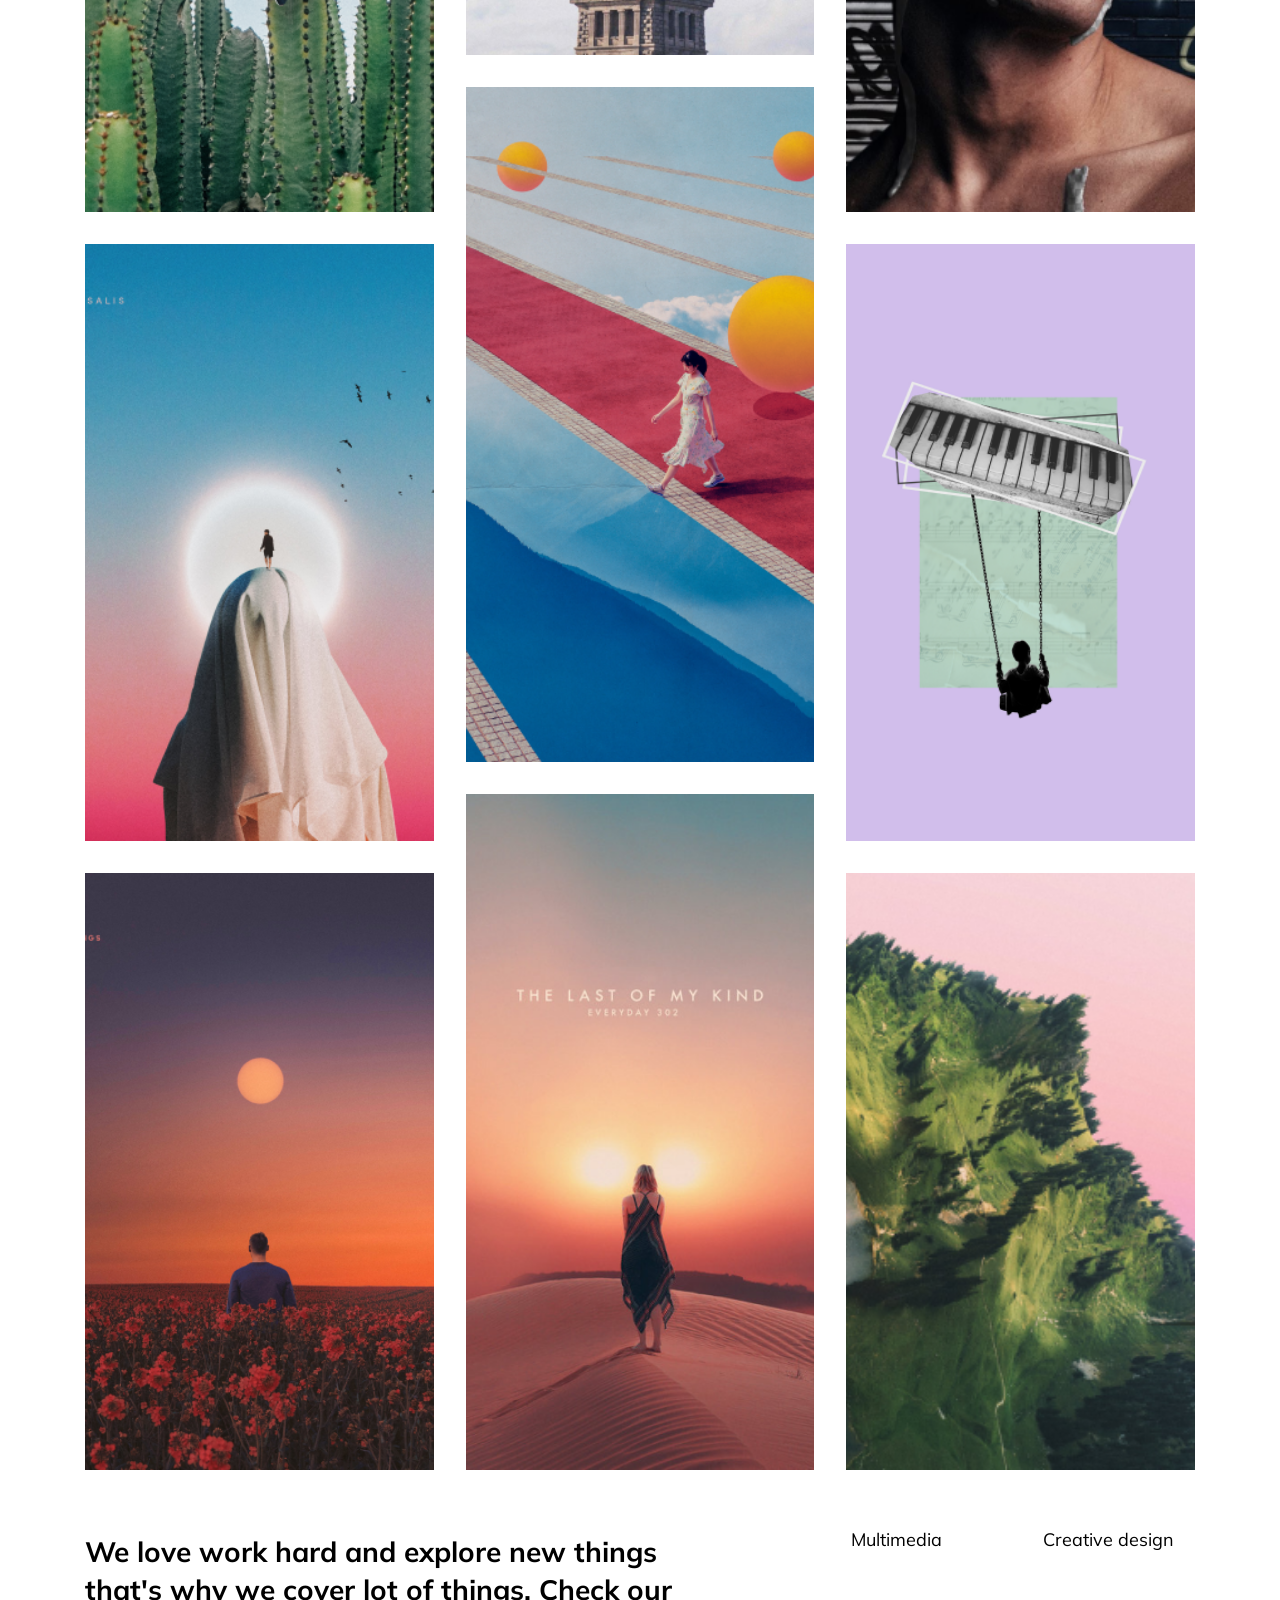
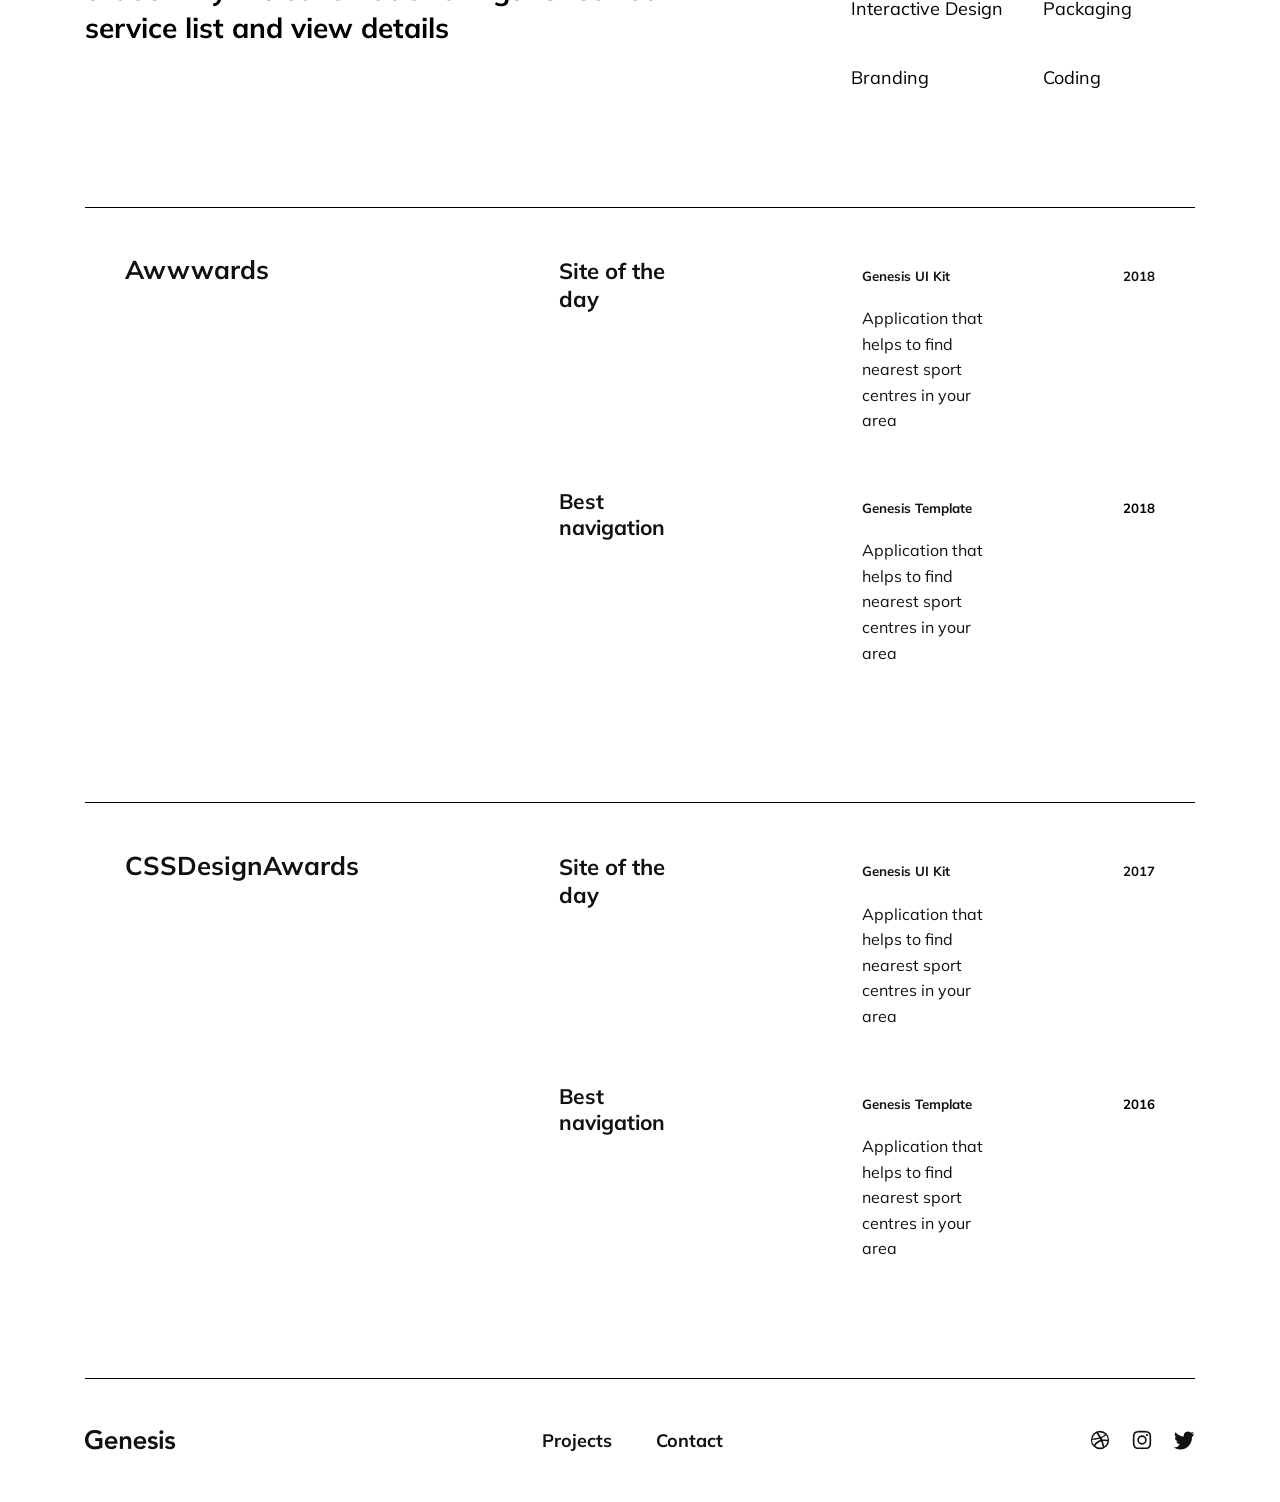
==== commit c3ece216: "Add mobile responsiveness, load Mulish on all pages, replace blurry social PNGs with crisp SVGs, and" ====
--- a/index.html
+++ b/index.html
@@ -128,9 +128,9 @@
                     <a class="Navigation_footer" href="pages/conact.html">Contact</a>
                 </div>
                 <div class="Socials">
-                    <img src="images/dribbble-logo.png" alt="">
-                    <img src="images/instagram.png" alt="">
-                    <img src="images/twitter-logo-silhouette.png" alt="">
+                    <svg class="social_icon" viewBox="0 0 24 24" role="img" aria-label="Dribbble"><path fill="currentColor" d="M12 2a10 10 0 1 0 0 20 10 10 0 0 0 0-20zm6.6 4.6a8.2 8.2 0 0 1 1.86 5.15c-.27-.06-2.98-.61-5.71-.26-.06-.14-.12-.29-.19-.44-.17-.4-.36-.81-.56-1.2 3.02-1.23 4.4-3 4.6-3.25zM12 3.8c2.06 0 3.94.77 5.37 2.04-.17.24-1.41 1.9-4.33 2.99a42.5 42.5 0 0 0-3.06-4.77c.65-.16 1.32-.26 2.02-.26zM8.09 4.7a50 50 0 0 1 3.03 4.7c-3.82 1.02-7.19 1-7.56 1a8.23 8.23 0 0 1 4.53-5.7zM3.3 12.01v-.26c.36.01 4.33.06 8.4-1.16.24.46.46.93.66 1.4l-.32.09c-4.2 1.36-6.44 5.06-6.63 5.37A8.2 8.2 0 0 1 3.3 12zM12 20.2a8.2 8.2 0 0 1-5.06-1.74c.15-.31 1.66-3.22 6.26-4.82l.05-.02c1.15 2.98 1.62 5.48 1.74 6.2A8.16 8.16 0 0 1 12 20.2zm4.68-1.14c-.08-.5-.51-2.89-1.58-5.83 2.57-.41 4.82.26 5.1.35a8.23 8.23 0 0 1-3.52 5.48z"/></svg>
+                    <svg class="social_icon" viewBox="0 0 24 24" role="img" aria-label="Instagram"><path fill="currentColor" d="M12 2c2.72 0 3.06.01 4.12.06 1.07.05 1.79.22 2.43.47.66.26 1.22.6 1.77 1.15.55.55.89 1.11 1.15 1.77.25.64.42 1.36.47 2.43.05 1.07.06 1.4.06 4.12s-.01 3.06-.06 4.12c-.05 1.07-.22 1.79-.47 2.43a4.9 4.9 0 0 1-1.15 1.77c-.55.55-1.11.89-1.77 1.15-.64.25-1.36.42-2.43.47-1.07.05-1.4.06-4.12.06s-3.06-.01-4.12-.06c-1.07-.05-1.79-.22-2.43-.47a4.9 4.9 0 0 1-1.77-1.15 4.9 4.9 0 0 1-1.15-1.77c-.25-.64-.42-1.36-.47-2.43C2.01 15.06 2 14.72 2 12s.01-3.06.06-4.12c.05-1.07.22-1.79.47-2.43.26-.66.6-1.22 1.15-1.77.55-.55 1.11-.89 1.77-1.15.64-.25 1.36-.42 2.43-.47C8.94 2.01 9.28 2 12 2zm0 1.8c-2.67 0-2.99.01-4.04.06-.98.04-1.51.21-1.86.35-.47.18-.8.4-1.15.75-.35.35-.57.68-.75 1.15-.14.35-.31.88-.35 1.86-.05 1.05-.06 1.37-.06 4.04s.01 2.99.06 4.04c.04.98.21 1.51.35 1.86.18.47.4.8.75 1.15.35.35.68.57 1.15.75.35.14.88.31 1.86.35 1.05.05 1.37.06 4.04.06s2.99-.01 4.04-.06c.98-.04 1.51-.21 1.86-.35.47-.18.8-.4 1.15-.75.35-.35.57-.68.75-1.15.14-.35.31-.88.35-1.86.05-1.05.06-1.37.06-4.04s-.01-2.99-.06-4.04c-.04-.98-.21-1.51-.35-1.86a3.1 3.1 0 0 0-.75-1.15 3.1 3.1 0 0 0-1.15-.75c-.35-.14-.88-.31-1.86-.35-1.05-.05-1.37-.06-4.04-.06zm0 3.06a5.14 5.14 0 1 1 0 10.28 5.14 5.14 0 0 1 0-10.28zm0 1.8a3.34 3.34 0 1 0 0 6.68 3.34 3.34 0 0 0 0-6.68zm5.34-3.2a1.2 1.2 0 1 1 0 2.4 1.2 1.2 0 0 1 0-2.4z"/></svg>
+                    <svg class="social_icon" viewBox="0 0 24 24" role="img" aria-label="Twitter"><path fill="currentColor" d="M23 4.9c-.8.36-1.67.6-2.58.71a4.5 4.5 0 0 0 1.98-2.48 9 9 0 0 1-2.85 1.09 4.48 4.48 0 0 0-7.64 4.09A12.72 12.72 0 0 1 2.67 3.6a4.48 4.48 0 0 0 1.39 5.98c-.73-.02-1.42-.22-2.02-.56v.06a4.48 4.48 0 0 0 3.6 4.39c-.67.18-1.37.21-2.05.08a4.49 4.49 0 0 0 4.19 3.11A9 9 0 0 1 1 20.29a12.69 12.69 0 0 0 6.88 2.02c8.26 0 12.78-6.84 12.78-12.78l-.01-.58A9.1 9.1 0 0 0 23 4.9z"/></svg>
                 </div>
             </footer>
         </section>
--- a/styles/index.css
+++ b/styles/index.css
@@ -1,6 +1,6 @@
 .grid_container {
   display: grid;
-  grid-template-columns: repeat(9, 1fr);
+  grid-template-columns: repeat(9, minmax(0, 1fr));
   grid-template-rows: repeat(32, 1fr);
   gap: 2rem;
   margin: 0 auto;
@@ -11,6 +11,7 @@
 .grid_container img {
   width: 100%;
   height: 100%;
+  min-width: 0;
   object-fit: cover;
 }
 
@@ -323,27 +324,41 @@
   gap: 20px;
 }
 
-.Socials img {
-  width: 24px;
-  height: 24px;
+.Socials .social_icon {
+  width: 22px;
+  height: 22px;
+  color: #111111;
   cursor: pointer;
-  -o-object-fit: contain;
-  object-fit: contain;
-  transition: transform 0.2s ease;
-}
-
-.Socials img:hover {
+  transition: transform 0.2s ease, color 0.2s ease;
+}
+
+.Socials .social_icon:hover {
   transform: scale(1.2);
-}
-
+  color: #4A4FF2;
+}
+
+@media (max-width: 768px) {
+  .footer_container {
+    flex-direction: column;
+    align-items: flex-start;
+    gap: 24px;
+    margin-top: 56px;
+    padding: 32px 0;
+  }
+}
 body {
   background-color: rgb(255, 255, 255);
   margin: 0;
+  font-family: "Mulish", sans-serif;
+  -webkit-font-smoothing: antialiased;
+  -moz-osx-font-smoothing: grayscale;
 }
 
 .website_container {
   width: 1110px;
+  max-width: 100%;
   margin: 0 auto;
+  box-sizing: border-box;
 }
 
 .Nav_bar {
@@ -432,3 +447,89 @@
   height: 24px;
   font-style: italic;
 }
+
+/* ---------- Responsive ---------- */
+@media (max-width: 1150px) {
+  .website_container {
+    padding-left: 24px;
+    padding-right: 24px;
+  }
+  .Group_section {
+    width: 100%;
+  }
+  .awards_container,
+  .design_container {
+    padding: 0;
+  }
+  .grid_awards,
+  .grid_design {
+    padding: 0;
+  }
+}
+@media (max-width: 768px) {
+  .Nav_bar {
+    margin-top: 28px;
+  }
+  .Heading {
+    margin-top: 28px;
+  }
+  .Heading_h2 {
+    width: 100%;
+    height: auto;
+    font-size: 30px;
+    line-height: 40px;
+  }
+  .Heading_h1,
+  .Heading_p {
+    height: auto;
+  }
+  .grid_container {
+    gap: 1rem;
+  }
+  .Group_section {
+    flex-direction: column;
+    gap: 24px;
+    margin-top: 48px;
+  }
+  .Group_title {
+    width: 100%;
+    height: auto;
+    font-size: 22px;
+    line-height: 30px;
+  }
+  .awards_container,
+  .design_container {
+    margin-top: 56px;
+  }
+  .grid_awards,
+  .grid_design {
+    grid-template-columns: 1fr;
+    grid-template-rows: auto;
+    grid-gap: 4px;
+  }
+  .awards_ui,
+  .awards_template,
+  .awards_best,
+  .design_ui,
+  .design_template,
+  .design_best {
+    grid-column: auto;
+    margin-top: 12px;
+  }
+  .awards_date,
+  .awards_date--two,
+  .design_date,
+  .design_date--two {
+    text-align: left;
+    margin-top: 4px;
+  }
+}
+@media (max-width: 480px) {
+  .Heading_h2 {
+    font-size: 26px;
+    line-height: 34px;
+  }
+  .Group_container {
+    grid-template-columns: 1fr;
+  }
+}
